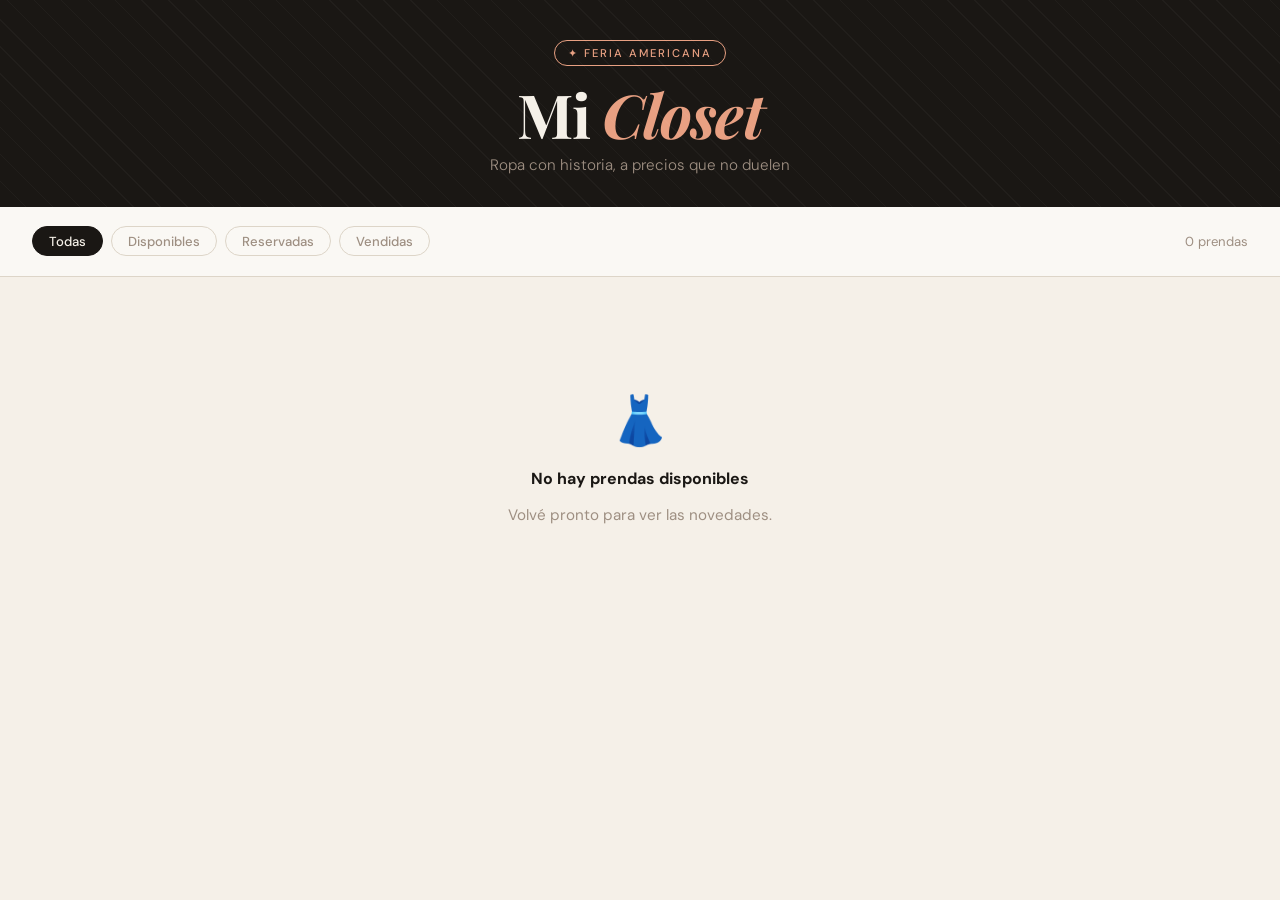
==== index.html @ 10496694 "Primer commit" ====
<!DOCTYPE html>
<html lang="es">
<head>
  <meta charset="UTF-8" />
  <meta name="viewport" content="width=device-width, initial-scale=1.0" />
  <title>Mi Feria Americana</title>
  <link href="https://fonts.googleapis.com/css2?family=Playfair+Display:ital,wght@0,700;1,400&family=DM+Sans:wght@300;400;500&display=swap" rel="stylesheet" />
  <link rel="stylesheet" href="styles.css" />
</head>
<body>

<header>
  <div class="badge">✦ Feria Americana</div>
  <h1>Mi <em>Closet</em></h1>
  <p>Ropa con historia, a precios que no duelen</p>
</header>

<div class="toolbar">
  <div class="filter-group" id="filterGroup">
    <button class="filter-btn active" data-filter="todas">Todas</button>
    <button class="filter-btn" data-filter="disponible">Disponibles</button>
    <button class="filter-btn" data-filter="reservado">Reservadas</button>
    <button class="filter-btn" data-filter="vendido">Vendidas</button>
  </div>
  <span class="count-badge" id="countBadge">0 prendas</span>
</div>

<div class="catalog-grid" id="catalogGrid"></div>

<!-- LIGHTBOX -->
<div class="lightbox hidden" id="lightbox">
  <img id="lightboxImg" src="" alt="Foto ampliada" />
</div>

<script src="catalog.js"></script>
</body>
</html>
---- styles.css ----
.hidden { display: none !important; }

:root {
  --cream: #f5f0e8;
  --warm-white: #faf8f4;
  --ink: #1a1714;
  --taupe: #9e8f82;
  --rust: #c45e3a;
  --rust-light: #e8a082;
  --border: #ddd5c8;
  --card-bg: #ffffff;
}

* { box-sizing: border-box; margin: 0; padding: 0; }

body {
  font-family: 'DM Sans', sans-serif;
  background-color: var(--cream);
  color: var(--ink);
  min-height: 100vh;
}

/* ── HEADER ── */
header {
  background: var(--ink);
  color: var(--cream);
  padding: 2.5rem 2rem 2rem;
  text-align: center;
  position: relative;
  overflow: hidden;
}

header::before {
  content: '';
  position: absolute;
  inset: 0;
  background: repeating-linear-gradient(
    45deg,
    transparent,
    transparent 18px,
    rgba(255,255,255,0.03) 18px,
    rgba(255,255,255,0.03) 19px
  );
}

header .badge {
  display: inline-block;
  font-family: 'DM Sans', sans-serif;
  font-size: 0.7rem;
  font-weight: 500;
  letter-spacing: 0.18em;
  text-transform: uppercase;
  color: var(--rust-light);
  border: 1px solid var(--rust-light);
  padding: 0.3rem 0.8rem;
  border-radius: 20px;
  margin-bottom: 1rem;
}

header h1 {
  font-family: 'Playfair Display', serif;
  font-size: clamp(2.2rem, 6vw, 3.8rem);
  font-weight: 700;
  line-height: 1.05;
  letter-spacing: -0.02em;
}

header h1 em {
  font-style: italic;
  color: var(--rust-light);
}

header p {
  margin-top: 0.6rem;
  font-size: 0.95rem;
  color: var(--taupe);
  font-weight: 300;
}

/* ── TOOLBAR ── */
.toolbar {
  display: flex;
  align-items: center;
  justify-content: space-between;
  flex-wrap: wrap;
  gap: 1rem;
  padding: 1.2rem 2rem;
  background: var(--warm-white);
  border-bottom: 1px solid var(--border);
  position: sticky;
  top: 0;
  z-index: 100;
}

.filter-group {
  display: flex;
  gap: 0.5rem;
  flex-wrap: wrap;
}

.filter-btn {
  padding: 0.35rem 1rem;
  border-radius: 20px;
  border: 1px solid var(--border);
  background: transparent;
  font-family: 'DM Sans', sans-serif;
  font-size: 0.82rem;
  font-weight: 500;
  color: var(--taupe);
  cursor: pointer;
  transition: all 0.2s;
}

.filter-btn.active,
.filter-btn:hover {
  background: var(--ink);
  color: var(--cream);
  border-color: var(--ink);
}

.count-badge {
  font-size: 0.82rem;
  color: var(--taupe);
  white-space: nowrap;
}

/* ── ADD BUTTON ── */
.btn-add {
  display: flex;
  align-items: center;
  gap: 0.5rem;
  background: var(--rust);
  color: #fff;
  border: none;
  padding: 0.55rem 1.3rem;
  border-radius: 8px;
  font-family: 'DM Sans', sans-serif;
  font-size: 0.88rem;
  font-weight: 500;
  cursor: pointer;
  transition: background 0.2s, transform 0.1s;
}

.btn-add:hover { background: #b05030; }
.btn-add:active { transform: scale(0.97); }

/* ── GRID ── */
.catalog-grid {
  display: grid;
  grid-template-columns: repeat(auto-fill, minmax(230px, 1fr));
  gap: 1.5rem;
  padding: 2rem;
  max-width: 1400px;
  margin: 0 auto;
}

/* ── CARD ── */
.card {
  background: var(--card-bg);
  border-radius: 12px;
  overflow: hidden;
  border: 1px solid var(--border);
  display: flex;
  flex-direction: column;
  transition: transform 0.2s, box-shadow 0.2s;
  animation: fadeUp 0.35s ease both;
}

.card:hover {
  transform: translateY(-4px);
  box-shadow: 0 12px 32px rgba(0,0,0,0.1);
}

@keyframes fadeUp {
  from { opacity: 0; transform: translateY(16px); }
  to   { opacity: 1; transform: translateY(0); }
}

.card-img-wrap {
  position: relative;
  aspect-ratio: 3/4;
  background: var(--cream);
  overflow: hidden;
  cursor: zoom-in;
}

.card-img-wrap img {
  width: 100%;
  height: 100%;
  object-fit: cover;
  transition: transform 0.4s ease;
}

.card:hover .card-img-wrap img {
  transform: scale(1.04);
}

.card-status {
  position: absolute;
  top: 10px;
  right: 10px;
  font-size: 0.7rem;
  font-weight: 500;
  letter-spacing: 0.08em;
  padding: 0.2rem 0.6rem;
  border-radius: 20px;
  text-transform: uppercase;
}

.status-disponible { background: #d4edda; color: #1a6630; }
.status-reservado  { background: #fff3cd; color: #856404; }
.status-vendido    { background: #f8d7da; color: #842029; }

.card-body {
  padding: 0.9rem 1rem 1rem;
  display: flex;
  flex-direction: column;
  gap: 0.3rem;
  flex: 1;
}

.card-category {
  font-size: 0.7rem;
  font-weight: 500;
  letter-spacing: 0.12em;
  text-transform: uppercase;
  color: var(--taupe);
}

.card-title {
  font-family: 'Playfair Display', serif;
  font-size: 1rem;
  font-weight: 700;
  line-height: 1.25;
}

.card-size {
  font-size: 0.8rem;
  color: var(--taupe);
}

.card-footer {
  display: flex;
  align-items: center;
  justify-content: space-between;
  margin-top: auto;
  padding-top: 0.6rem;
}

.card-price {
  font-family: 'Playfair Display', serif;
  font-size: 1.2rem;
  font-weight: 700;
  color: var(--rust);
}

.card-actions {
  display: flex;
  gap: 0.4rem;
}

.btn-icon {
  width: 30px;
  height: 30px;
  border-radius: 6px;
  border: 1px solid var(--border);
  background: transparent;
  cursor: pointer;
  display: flex;
  align-items: center;
  justify-content: center;
  transition: background 0.15s;
  font-size: 0.85rem;
}

.btn-icon:hover { background: var(--cream); }
.btn-icon.danger:hover { background: #fde8e8; border-color: #e07070; }

/* ── EMPTY STATE ── */
.empty-state {
  grid-column: 1 / -1;
  display: flex;
  flex-direction: column;
  align-items: center;
  justify-content: center;
  gap: 1rem;
  padding: 5rem 2rem;
  text-align: center;
}

.empty-state .icon { font-size: 3rem; }

.empty-state p {
  color: var(--taupe);
  font-size: 0.95rem;
}

/* ── MODAL ── */
.modal-overlay {
  position: fixed;
  inset: 0;
  background: rgba(26,23,20,0.65);
  backdrop-filter: blur(4px);
  display: flex;
  align-items: center;
  justify-content: center;
  z-index: 1000;
  padding: 1rem;
  animation: fadeIn 0.2s ease;
}

/* .modal-overlay.hidden — cubierto por .hidden global */

@keyframes fadeIn { from { opacity: 0; } to { opacity: 1; } }

.modal {
  background: var(--warm-white);
  border-radius: 16px;
  width: 100%;
  max-width: 480px;
  max-height: 92vh;
  overflow-y: auto;
  box-shadow: 0 24px 64px rgba(0,0,0,0.3);
  animation: slideUp 0.25s ease;
}

@keyframes slideUp {
  from { transform: translateY(20px); opacity: 0; }
  to   { transform: translateY(0);    opacity: 1; }
}

.modal-header {
  display: flex;
  align-items: center;
  justify-content: space-between;
  padding: 1.4rem 1.5rem 0;
}

.modal-header h2 {
  font-family: 'Playfair Display', serif;
  font-size: 1.4rem;
}

.btn-close {
  width: 34px;
  height: 34px;
  border-radius: 50%;
  border: 1px solid var(--border);
  background: transparent;
  font-size: 1.1rem;
  cursor: pointer;
  display: flex;
  align-items: center;
  justify-content: center;
  transition: background 0.15s;
}

.btn-close:hover { background: var(--cream); }

.modal-body {
  padding: 1.2rem 1.5rem 1.5rem;
  display: flex;
  flex-direction: column;
  gap: 1rem;
}

/* ── IMAGE UPLOAD ── */
.upload-zone {
  border: 2px dashed var(--border);
  border-radius: 10px;
  aspect-ratio: 3/2;
  display: flex;
  flex-direction: column;
  align-items: center;
  justify-content: center;
  gap: 0.5rem;
  cursor: pointer;
  transition: border-color 0.2s, background 0.2s;
  overflow: hidden;
  position: relative;
  background: var(--cream);
}

.upload-zone:hover { border-color: var(--rust); background: #fdf5f0; }
.upload-zone.dragover { border-color: var(--rust); background: #fdf5f0; }

.upload-zone img {
  position: absolute;
  inset: 0;
  width: 100%;
  height: 100%;
  object-fit: cover;
}

.upload-zone .upload-label {
  display: flex;
  flex-direction: column;
  align-items: center;
  gap: 0.3rem;
  pointer-events: none;
}

.upload-zone .upload-label span { font-size: 2rem; }
.upload-zone .upload-label p { font-size: 0.82rem; color: var(--taupe); }

.upload-zone input[type="file"] {
  position: absolute;
  inset: 0;
  opacity: 0;
  cursor: pointer;
}

/* ── FORM FIELDS ── */
.field { display: flex; flex-direction: column; gap: 0.35rem; }

label {
  font-size: 0.78rem;
  font-weight: 500;
  letter-spacing: 0.06em;
  text-transform: uppercase;
  color: var(--taupe);
}

input, select, textarea {
  font-family: 'DM Sans', sans-serif;
  font-size: 0.92rem;
  padding: 0.6rem 0.85rem;
  border: 1px solid var(--border);
  border-radius: 8px;
  background: #fff;
  color: var(--ink);
  transition: border-color 0.2s;
  outline: none;
}

input:focus, select:focus, textarea:focus { border-color: var(--rust); }

textarea { resize: vertical; min-height: 70px; }

.fields-row { display: grid; grid-template-columns: 1fr 1fr; gap: 0.8rem; }

.btn-save {
  width: 100%;
  padding: 0.75rem;
  background: var(--rust);
  color: #fff;
  border: none;
  border-radius: 8px;
  font-family: 'DM Sans', sans-serif;
  font-size: 0.95rem;
  font-weight: 500;
  cursor: pointer;
  transition: background 0.2s;
  margin-top: 0.4rem;
}

.btn-save:hover { background: #b05030; }

/* ── LIGHTBOX ── */
.lightbox {
  position: fixed;
  inset: 0;
  background: rgba(0,0,0,0.88);
  z-index: 2000;
  display: flex;
  align-items: center;
  justify-content: center;
  padding: 1rem;
  cursor: zoom-out;
}

/* .lightbox.hidden — cubierto por .hidden global */

.lightbox img {
  max-width: 90vw;
  max-height: 90vh;
  border-radius: 8px;
  object-fit: contain;
}

/* ── RESPONSIVE ── */
@media (max-width: 600px) {
  .toolbar { padding: 0.9rem 1rem; }
  .catalog-grid { padding: 1rem; gap: 1rem; }
  .fields-row { grid-template-columns: 1fr; }
}

/* ── LOGIN SCREEN ── */
.login-screen {
  min-height: 100vh;
  display: flex;
  align-items: center;
  justify-content: center;
  padding: 1.5rem;
  background: var(--cream);
}

.login-card {
  background: #fff;
  border: 1px solid var(--border);
  border-radius: 16px;
  padding: 2.5rem 2rem;
  width: 100%;
  max-width: 380px;
  display: flex;
  flex-direction: column;
  gap: 1rem;
  box-shadow: 0 8px 32px rgba(0,0,0,0.08);
}

.login-icon {
  font-size: 2.2rem;
  text-align: center;
}

.login-card h2 {
  font-family: 'Playfair Display', serif;
  font-size: 1.5rem;
  text-align: center;
}

.login-card > p {
  font-size: 0.88rem;
  color: var(--taupe);
  text-align: center;
  margin-top: -0.4rem;
}

.login-error {
  font-size: 0.82rem;
  color: #c0392b;
  text-align: center;
  margin-top: -0.4rem;
}

.login-back {
  display: block;
  text-align: center;
  font-size: 0.82rem;
  color: var(--taupe);
  text-decoration: none;
  margin-top: 0.2rem;
}

.login-back:hover { color: var(--ink); }

/* ── ADMIN HEADER EXTRAS ── */
.header-links {
  display: flex;
  align-items: center;
  justify-content: center;
  gap: 1.2rem;
  margin-top: 1rem;
  flex-wrap: wrap;
}

.header-link {
  font-size: 0.82rem;
  color: var(--rust-light);
  text-decoration: none;
  background: transparent;
  border: none;
  cursor: pointer;
  font-family: 'DM Sans', sans-serif;
  transition: color 0.2s;
}

.header-link:hover { color: #fff; }

.btn-logout {
  border-left: 1px solid rgba(255,255,255,0.15);
  padding-left: 1.2rem;
}
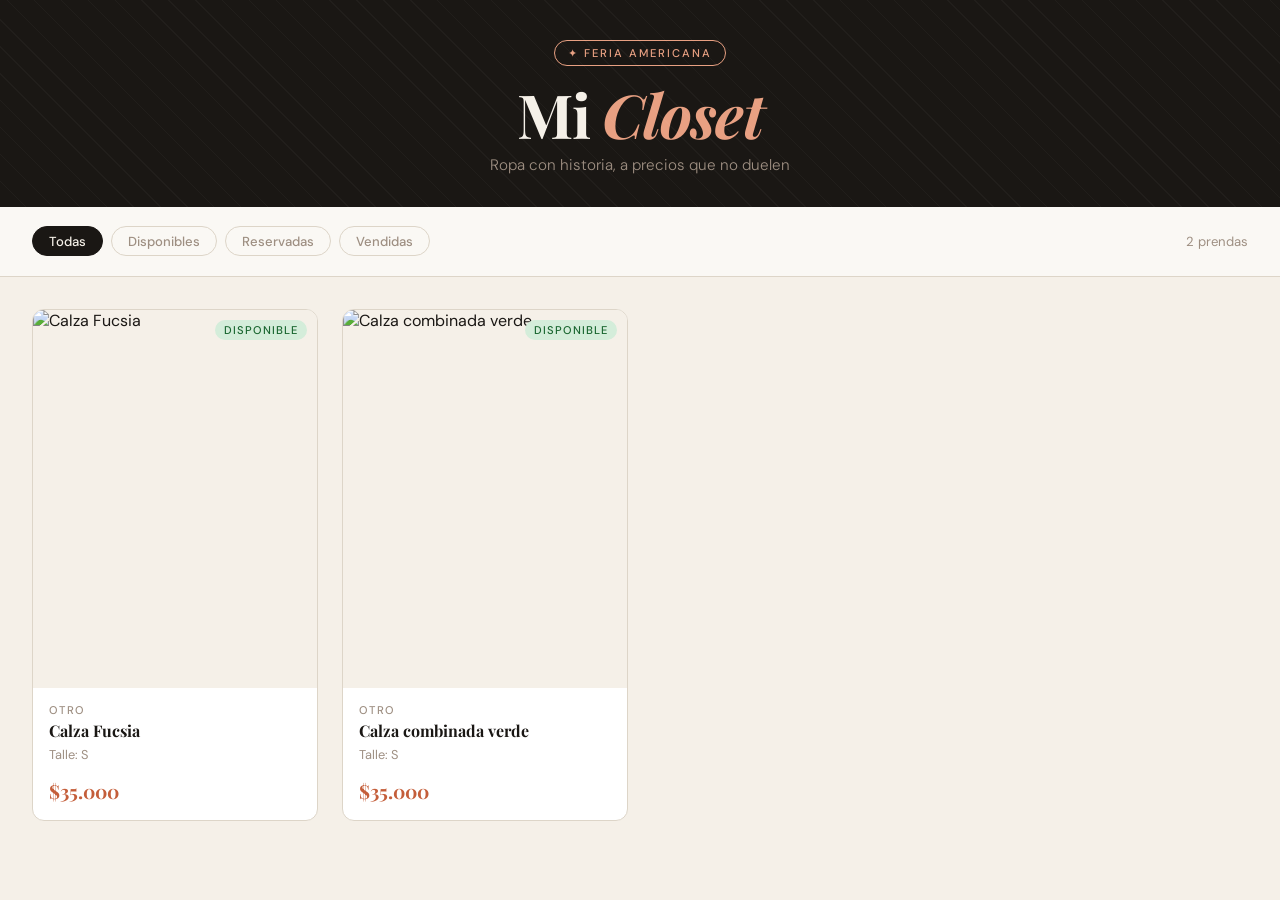
==== commit 6d0688e2: "Agrego fotos y data.json" ====
--- a/index.html
+++ b/index.html
@@ -32,6 +32,8 @@
   <img id="lightboxImg" src="" alt="Foto ampliada" />
 </div>
 
+<script src="config.js"></script>
+<script src="api.js"></script>
 <script src="catalog.js"></script>
 </body>
 </html>
--- a/styles.css
+++ b/styles.css
@@ -570,4 +570,63 @@
 .btn-logout {
   border-left: 1px solid rgba(255,255,255,0.15);
   padding-left: 1.2rem;
-}+}
+
+/* ── EXPORT REMINDER ── */
+.export-reminder {
+  display: flex;
+  align-items: center;
+  flex-wrap: wrap;
+  gap: 0.8rem;
+  padding: 0.85rem 2rem;
+  background: #fff8e1;
+  border-bottom: 1px solid #ffe082;
+  font-size: 0.88rem;
+  color: #7a5f00;
+}
+
+.btn-export-inline {
+  background: #f59f00;
+  color: #fff;
+  border: none;
+  padding: 0.35rem 1rem;
+  border-radius: 6px;
+  font-family: 'DM Sans', sans-serif;
+  font-size: 0.82rem;
+  font-weight: 500;
+  cursor: pointer;
+  transition: background 0.2s;
+}
+
+.btn-export-inline:hover { background: #d48800; }
+
+.export-steps {
+  color: #a07800;
+  font-size: 0.8rem;
+}
+
+/* ── IMAGE HINT ── */
+.image-hint {
+  background: #eef6ff;
+  border: 1px solid #b3d4f5;
+  border-radius: 8px;
+  padding: 0.6rem 0.9rem;
+  font-size: 0.82rem;
+  color: #1a5fa8;
+}
+
+.image-hint code {
+  background: #d0e8ff;
+  padding: 0.1rem 0.35rem;
+  border-radius: 4px;
+  font-size: 0.78rem;
+}
+
+/* ── UPLOAD ZONE img preview ── */
+.upload-zone img#imgPreview {
+  position: absolute;
+  inset: 0;
+  width: 100%;
+  height: 100%;
+  object-fit: cover;
+}
